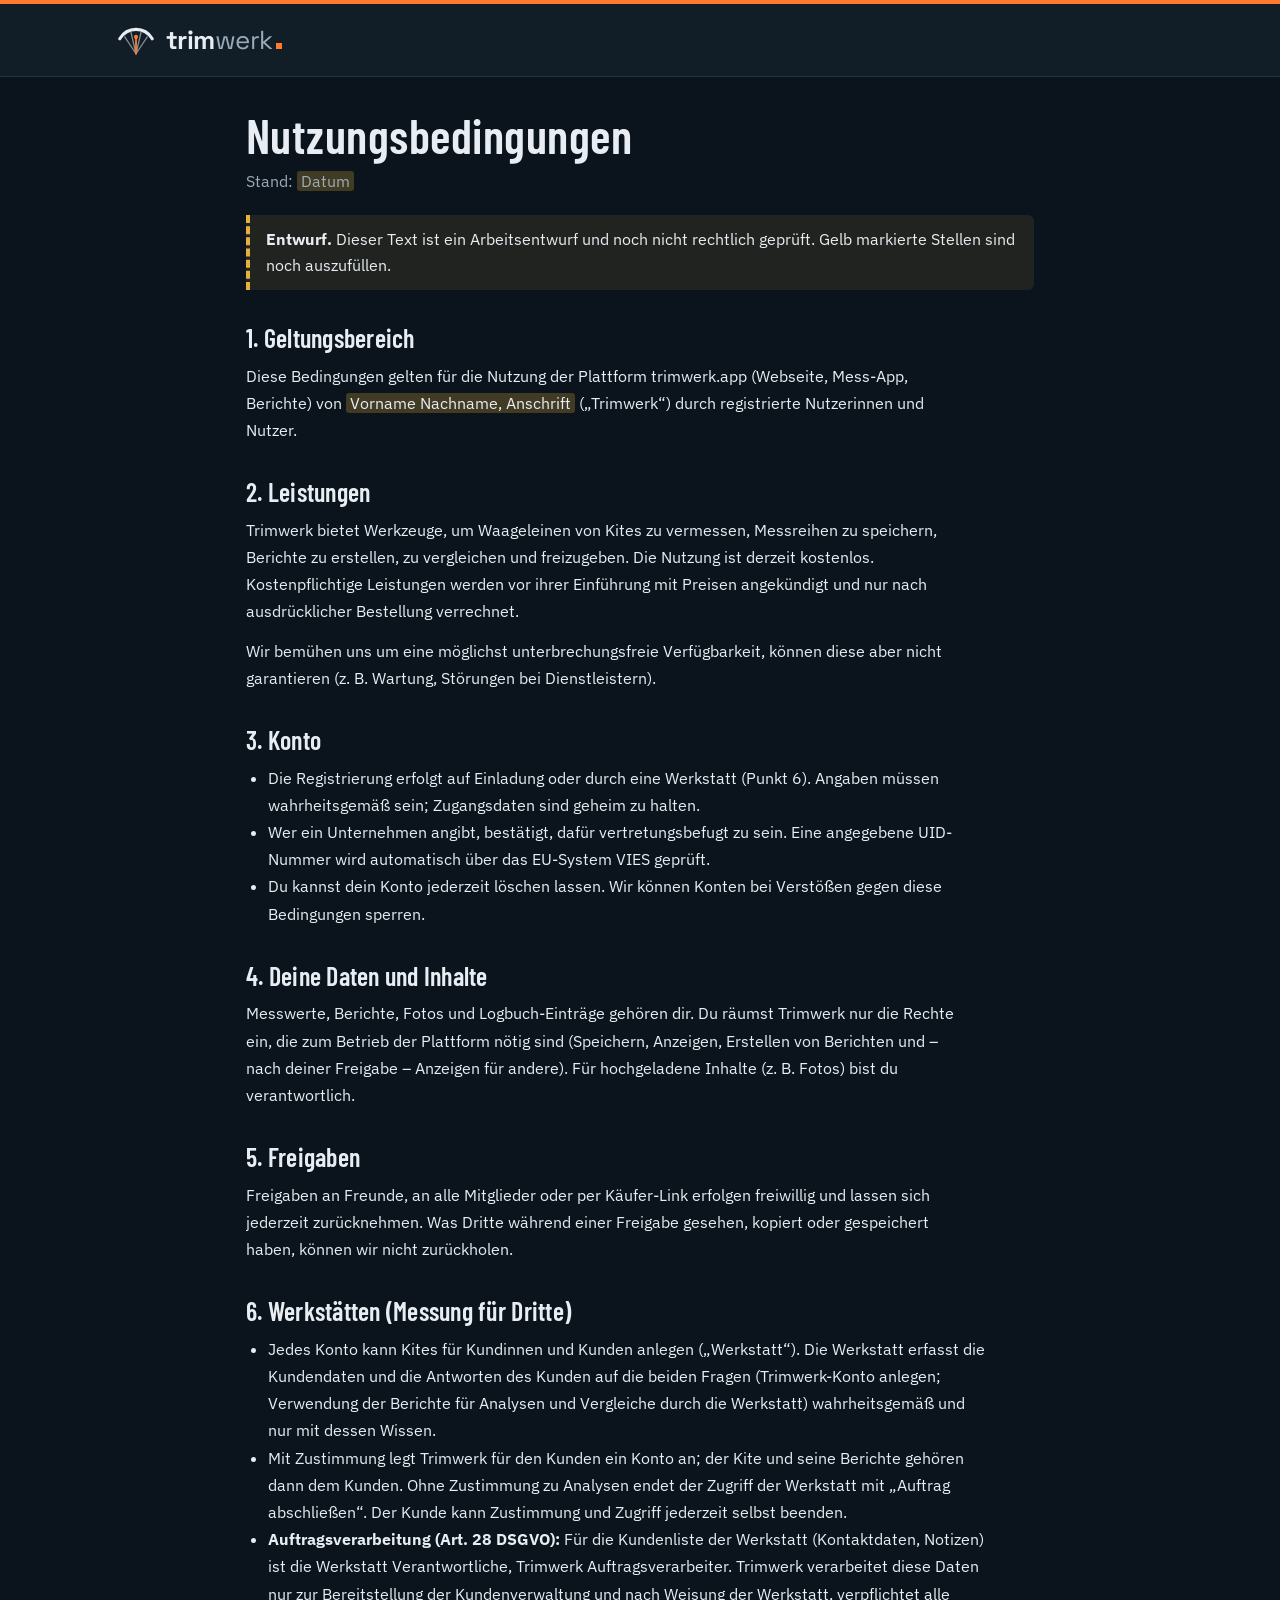
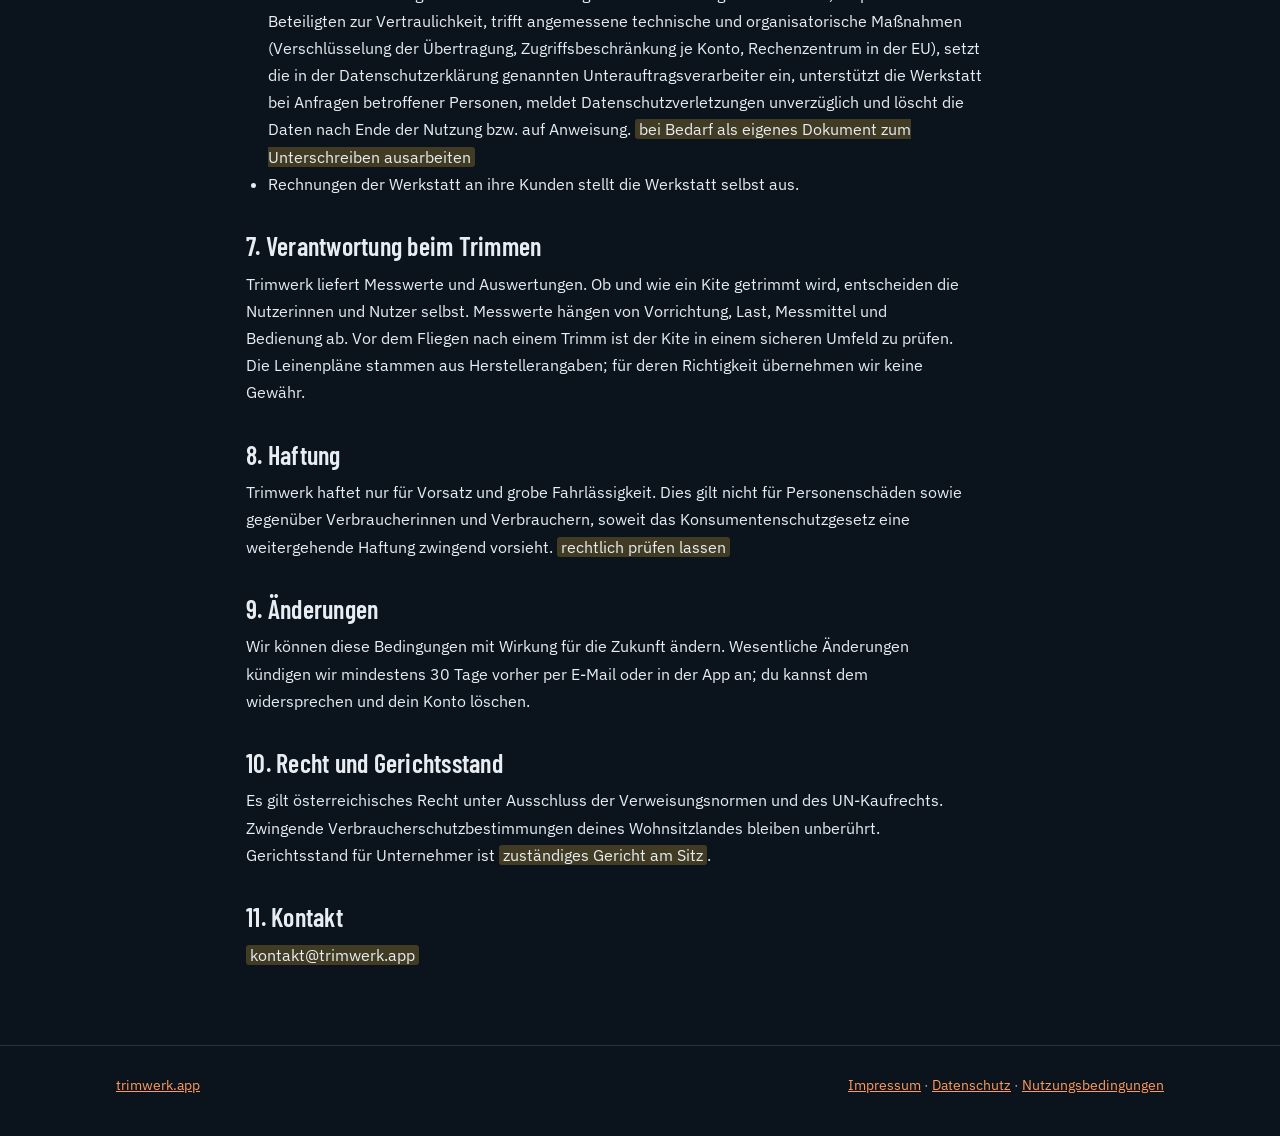
==== agb/index.html @ c3492b14 "Konto-Seite (Privat/Unternehmen, UID-Prüfung), Werkstatt-Kunden mit Zustimmungen, Kundenkites in der" ====
<!doctype html>
<html lang="de">
<head>
<meta charset="utf-8">
<meta name="viewport" content="width=device-width, initial-scale=1">
<title>Nutzungsbedingungen – Trimwerk</title>
<meta name="theme-color" content="#0b141c">
<meta name="robots" content="noindex">
<link rel="manifest" href="../manifest.webmanifest">
<link rel="icon" type="image/svg+xml" href="../icons/icon.svg">
<link rel="stylesheet" href="https://fonts.googleapis.com/css2?family=Barlow+Condensed:wght@500;600;700&family=IBM+Plex+Sans:wght@400;500;600&family=Space+Grotesk:wght@400;700&display=swap">
<link rel="stylesheet" href="../site.css">
<style>
.legal{max-width:820px;margin:0 auto;padding:32px 16px 64px}
.legal h1{font-size:clamp(34px,5vw,48px);margin:0 0 6px}
.legal h2{font-size:26px;margin:34px 0 10px}
.legal h3{font-size:20px;margin:22px 0 6px}
.legal p,.legal li{line-height:1.7;max-width:72ch}
.legal p{margin:0 0 12px}
.legal ul,.legal ol{padding-left:22px;margin:0 0 12px}
.legal .stand{color:var(--ink-2);margin:0 0 20px}
.legal .draft{border-left:4px dashed #e3b13c;background:color-mix(in srgb,#e3b13c 10%,transparent);padding:12px 16px;border-radius:0 6px 6px 0;margin:0 0 24px}
.legal .lph{background:color-mix(in srgb,#e3b13c 25%,transparent);border-radius:3px;padding:0 4px}
.legal table{width:100%;border-collapse:collapse;margin:8px 0 14px;font-size:15px}
.legal th,.legal td{text-align:left;vertical-align:top;padding:8px 10px;border-bottom:1px solid var(--rule)}
.legal th{width:32%;font-weight:600}
.legal td{color:var(--ink-2)}
</style>
</head>
<body>
<header class="top">
  <div class="wrap">
    <a class="brand" href="../index.html" aria-label="trimwerk – Startseite">
      <svg viewBox="0 0 64 64" aria-hidden="true">
        <path d="M6 30 C18 10 46 10 58 30" fill="none" stroke="currentColor" stroke-width="5" stroke-linecap="round"/>
        <path d="M14 27 L32 54 M24 20 L32 54 M40 20 L32 54 M50 27 L32 54" fill="none" stroke="currentColor" stroke-width="2" stroke-linecap="round" opacity=".55"/>
        <path d="M32 54 L32 30" fill="none" stroke="var(--accent)" stroke-width="3" stroke-linecap="round"/>
        <circle cx="32" cy="27" r="3.4" fill="var(--accent)"/>
      </svg>
      <span class="wm"><b>trim</b><span>werk</span><i></i></span>
    </a>
  </div>
</header>
<main class="legal">
  <h1>Nutzungsbedingungen</h1>
  <p class="stand">Stand: <span class="lph">Datum</span></p>
  <div class="draft"><b>Entwurf.</b> Dieser Text ist ein Arbeitsentwurf und noch nicht rechtlich geprüft. Gelb markierte Stellen sind noch auszufüllen.</div>
  <h2>1. Geltungsbereich</h2>
  <p>Diese Bedingungen gelten für die Nutzung der Plattform trimwerk.app (Webseite, Mess-App, Berichte) von <span class="lph">Vorname Nachname, Anschrift</span> („Trimwerk“) durch registrierte Nutzerinnen und Nutzer.</p>

  <h2>2. Leistungen</h2>
  <p>Trimwerk bietet Werkzeuge, um Waageleinen von Kites zu vermessen, Messreihen zu speichern, Berichte zu erstellen, zu vergleichen und freizugeben. Die Nutzung ist derzeit kostenlos. Kostenpflichtige Leistungen werden vor ihrer Einführung mit Preisen angekündigt und nur nach ausdrücklicher Bestellung verrechnet.</p>
  <p>Wir bemühen uns um eine möglichst unterbrechungsfreie Verfügbarkeit, können diese aber nicht garantieren (z. B. Wartung, Störungen bei Dienstleistern).</p>

  <h2>3. Konto</h2>
  <ul>
    <li>Die Registrierung erfolgt auf Einladung oder durch eine Werkstatt (Punkt 6). Angaben müssen wahrheitsgemäß sein; Zugangsdaten sind geheim zu halten.</li>
    <li>Wer ein Unternehmen angibt, bestätigt, dafür vertretungsbefugt zu sein. Eine angegebene UID-Nummer wird automatisch über das EU-System VIES geprüft.</li>
    <li>Du kannst dein Konto jederzeit löschen lassen. Wir können Konten bei Verstößen gegen diese Bedingungen sperren.</li>
  </ul>

  <h2>4. Deine Daten und Inhalte</h2>
  <p>Messwerte, Berichte, Fotos und Logbuch-Einträge gehören dir. Du räumst Trimwerk nur die Rechte ein, die zum Betrieb der Plattform nötig sind (Speichern, Anzeigen, Erstellen von Berichten und – nach deiner Freigabe – Anzeigen für andere). Für hochgeladene Inhalte (z. B. Fotos) bist du verantwortlich.</p>

  <h2>5. Freigaben</h2>
  <p>Freigaben an Freunde, an alle Mitglieder oder per Käufer-Link erfolgen freiwillig und lassen sich jederzeit zurücknehmen. Was Dritte während einer Freigabe gesehen, kopiert oder gespeichert haben, können wir nicht zurückholen.</p>

  <h2>6. Werkstätten (Messung für Dritte)</h2>
  <ul>
    <li>Jedes Konto kann Kites für Kundinnen und Kunden anlegen („Werkstatt“). Die Werkstatt erfasst die Kundendaten und die Antworten des Kunden auf die beiden Fragen (Trimwerk-Konto anlegen; Verwendung der Berichte für Analysen und Vergleiche durch die Werkstatt) wahrheitsgemäß und nur mit dessen Wissen.</li>
    <li>Mit Zustimmung legt Trimwerk für den Kunden ein Konto an; der Kite und seine Berichte gehören dann dem Kunden. Ohne Zustimmung zu Analysen endet der Zugriff der Werkstatt mit „Auftrag abschließen“. Der Kunde kann Zustimmung und Zugriff jederzeit selbst beenden.</li>
    <li><b>Auftragsverarbeitung (Art. 28 DSGVO):</b> Für die Kundenliste der Werkstatt (Kontaktdaten, Notizen) ist die Werkstatt Verantwortliche, Trimwerk Auftragsverarbeiter. Trimwerk verarbeitet diese Daten nur zur Bereitstellung der Kundenverwaltung und nach Weisung der Werkstatt, verpflichtet alle Beteiligten zur Vertraulichkeit, trifft angemessene technische und organisatorische Maßnahmen (Verschlüsselung der Übertragung, Zugriffsbeschränkung je Konto, Rechenzentrum in der EU), setzt die in der Datenschutzerklärung genannten Unterauftragsverarbeiter ein, unterstützt die Werkstatt bei Anfragen betroffener Personen, meldet Datenschutzverletzungen unverzüglich und löscht die Daten nach Ende der Nutzung bzw. auf Anweisung. <span class="lph">bei Bedarf als eigenes Dokument zum Unterschreiben ausarbeiten</span></li>
    <li>Rechnungen der Werkstatt an ihre Kunden stellt die Werkstatt selbst aus.</li>
  </ul>

  <h2>7. Verantwortung beim Trimmen</h2>
  <p>Trimwerk liefert Messwerte und Auswertungen. Ob und wie ein Kite getrimmt wird, entscheiden die Nutzerinnen und Nutzer selbst. Messwerte hängen von Vorrichtung, Last, Messmittel und Bedienung ab. Vor dem Fliegen nach einem Trimm ist der Kite in einem sicheren Umfeld zu prüfen. Die Leinenpläne stammen aus Herstellerangaben; für deren Richtigkeit übernehmen wir keine Gewähr.</p>

  <h2>8. Haftung</h2>
  <p>Trimwerk haftet nur für Vorsatz und grobe Fahrlässigkeit. Dies gilt nicht für Personenschäden sowie gegenüber Verbraucherinnen und Verbrauchern, soweit das Konsumentenschutzgesetz eine weitergehende Haftung zwingend vorsieht. <span class="lph">rechtlich prüfen lassen</span></p>

  <h2>9. Änderungen</h2>
  <p>Wir können diese Bedingungen mit Wirkung für die Zukunft ändern. Wesentliche Änderungen kündigen wir mindestens 30 Tage vorher per E-Mail oder in der App an; du kannst dem widersprechen und dein Konto löschen.</p>

  <h2>10. Recht und Gerichtsstand</h2>
  <p>Es gilt österreichisches Recht unter Ausschluss der Verweisungsnormen und des UN-Kaufrechts. Zwingende Verbraucherschutzbestimmungen deines Wohnsitzlandes bleiben unberührt. Gerichtsstand für Unternehmer ist <span class="lph">zuständiges Gericht am Sitz</span>.</p>

  <h2>11. Kontakt</h2>
  <p><span class="lph">kontakt@trimwerk.app</span></p>
</main>
<footer class="foot">
  <div class="wrap">
    <span><a href="../index.html">trimwerk.app</a></span>
    <span><a href="../impressum/index.html">Impressum</a> · <a href="../datenschutz/index.html">Datenschutz</a> · <a href="../agb/index.html">Nutzungsbedingungen</a></span>
  </div>
</footer>
</body>
</html>
---- site.css ----
:root{
  --paper:#0b141c; --sheet:#111d27; --ink:#e7edf2; --ink-2:#9aabb8; --rule:#24333f;
  --accent:#ff7a2e; --accent-ink:#ff9a5c; --left:#5aa7e8;
  --f-display:"Barlow Condensed","Inter Display",system-ui,sans-serif;
  --f-body:"IBM Plex Sans",system-ui,sans-serif;
  --f-word:"Space Grotesk","Inter Display",system-ui,sans-serif;
  color-scheme:dark;
}

*{box-sizing:border-box}
html{-webkit-text-size-adjust:100%}
body{margin:0;background:var(--paper);color:var(--ink);font-family:var(--f-body);font-size:16px;line-height:1.6}
a{color:var(--accent-ink)}
a:hover{color:var(--ink)}
h1,h2,h3{font-family:var(--f-display);font-weight:600;letter-spacing:.01em;line-height:1.1;margin:0;text-wrap:balance}
p{margin:0}
.wrap{max-width:1080px;margin:0 auto;padding:0 16px}

/* Kopf */
.top{border-top:4px solid var(--accent);background:var(--sheet);border-bottom:1px solid var(--rule)}
.top .wrap{display:flex;align-items:center;justify-content:space-between;gap:16px;min-height:72px;flex-wrap:wrap;padding-top:8px;padding-bottom:8px}
.brand{display:flex;align-items:center;gap:10px;text-decoration:none;color:var(--ink)}
.brand svg{width:40px;height:40px;flex:none}
.wm{display:flex;align-items:baseline;font-family:var(--f-word);font-size:26px;letter-spacing:-.02em;line-height:1}
.wm b{font-weight:700}.wm span{font-weight:400;color:var(--ink-2)}
.wm i{display:inline-block;width:6px;height:6px;background:var(--accent);margin-left:3px}
.nav{display:flex;gap:4px;flex-wrap:wrap}
.nav a{font-family:var(--f-display);font-weight:600;font-size:17px;letter-spacing:.06em;text-transform:uppercase;color:var(--ink-2);text-decoration:none;padding:10px 12px;border-radius:6px;min-height:44px;display:inline-flex;align-items:center}
.nav a:hover,.nav a[aria-current="page"]{color:var(--ink);background:var(--paper)}

/* Allgemein */
.lbl{font-family:var(--f-display);text-transform:uppercase;letter-spacing:.12em;font-size:13px;color:var(--ink-2);font-weight:600}
.btn{display:inline-flex;align-items:center;gap:8px;min-height:48px;padding:0 22px;border-radius:8px;font-family:var(--f-display);font-weight:600;font-size:19px;letter-spacing:.04em;text-decoration:none;border:2px solid var(--ink);color:var(--ink)}
.btn:hover{background:var(--ink);color:var(--sheet)}
.btn.primary{background:var(--accent);border-color:var(--accent);color:#1a0b02}
.btn.primary:hover{background:var(--ink);border-color:var(--ink);color:var(--sheet)}
.sheet{background:var(--sheet);border:1px solid var(--rule);border-radius:10px;padding:28px}
@media (max-width:600px){.sheet{padding:20px}}
section{padding:48px 0}
.secthead{display:flex;justify-content:space-between;align-items:baseline;gap:12px;flex-wrap:wrap;margin-bottom:20px;border-bottom:1px solid var(--rule);padding-bottom:10px}
.secthead h2{font-size:clamp(26px,3.6vw,36px)}

.foot{border-top:1px solid var(--rule);padding:28px 0 40px;color:var(--ink-2);font-size:14px}
.foot .wrap{display:flex;justify-content:space-between;gap:12px 24px;flex-wrap:wrap}

.tag{display:inline-block;font-family:var(--f-display);font-weight:600;letter-spacing:.12em;text-transform:uppercase;font-size:13px;border:1.5px solid var(--accent);color:var(--accent-ink);border-radius:4px;padding:2px 10px}
.todo{background:rgba(255,122,46,.16);color:var(--ink);border-radius:3px;padding:0 4px;font-size:.92em}
.ph{aspect-ratio:4/3;border:1.5px dashed var(--rule);border-radius:6px;display:flex;flex-direction:column;gap:6px;align-items:center;justify-content:center;background:var(--paper);color:var(--ink-2);font-family:var(--f-display);letter-spacing:.1em;text-transform:uppercase;font-size:13px;font-weight:600;text-align:center;padding:12px}
.ph svg{width:56px;height:auto}
@media (max-width:560px){.top .wrap{gap:4px}.nav{width:100%;display:grid;grid-template-columns:repeat(4,minmax(0,1fr));gap:2px}.nav a{padding:6px 2px;font-size:14px;letter-spacing:.03em;justify-content:center;min-height:40px}.nav a:first-child{grid-column:span 2}}
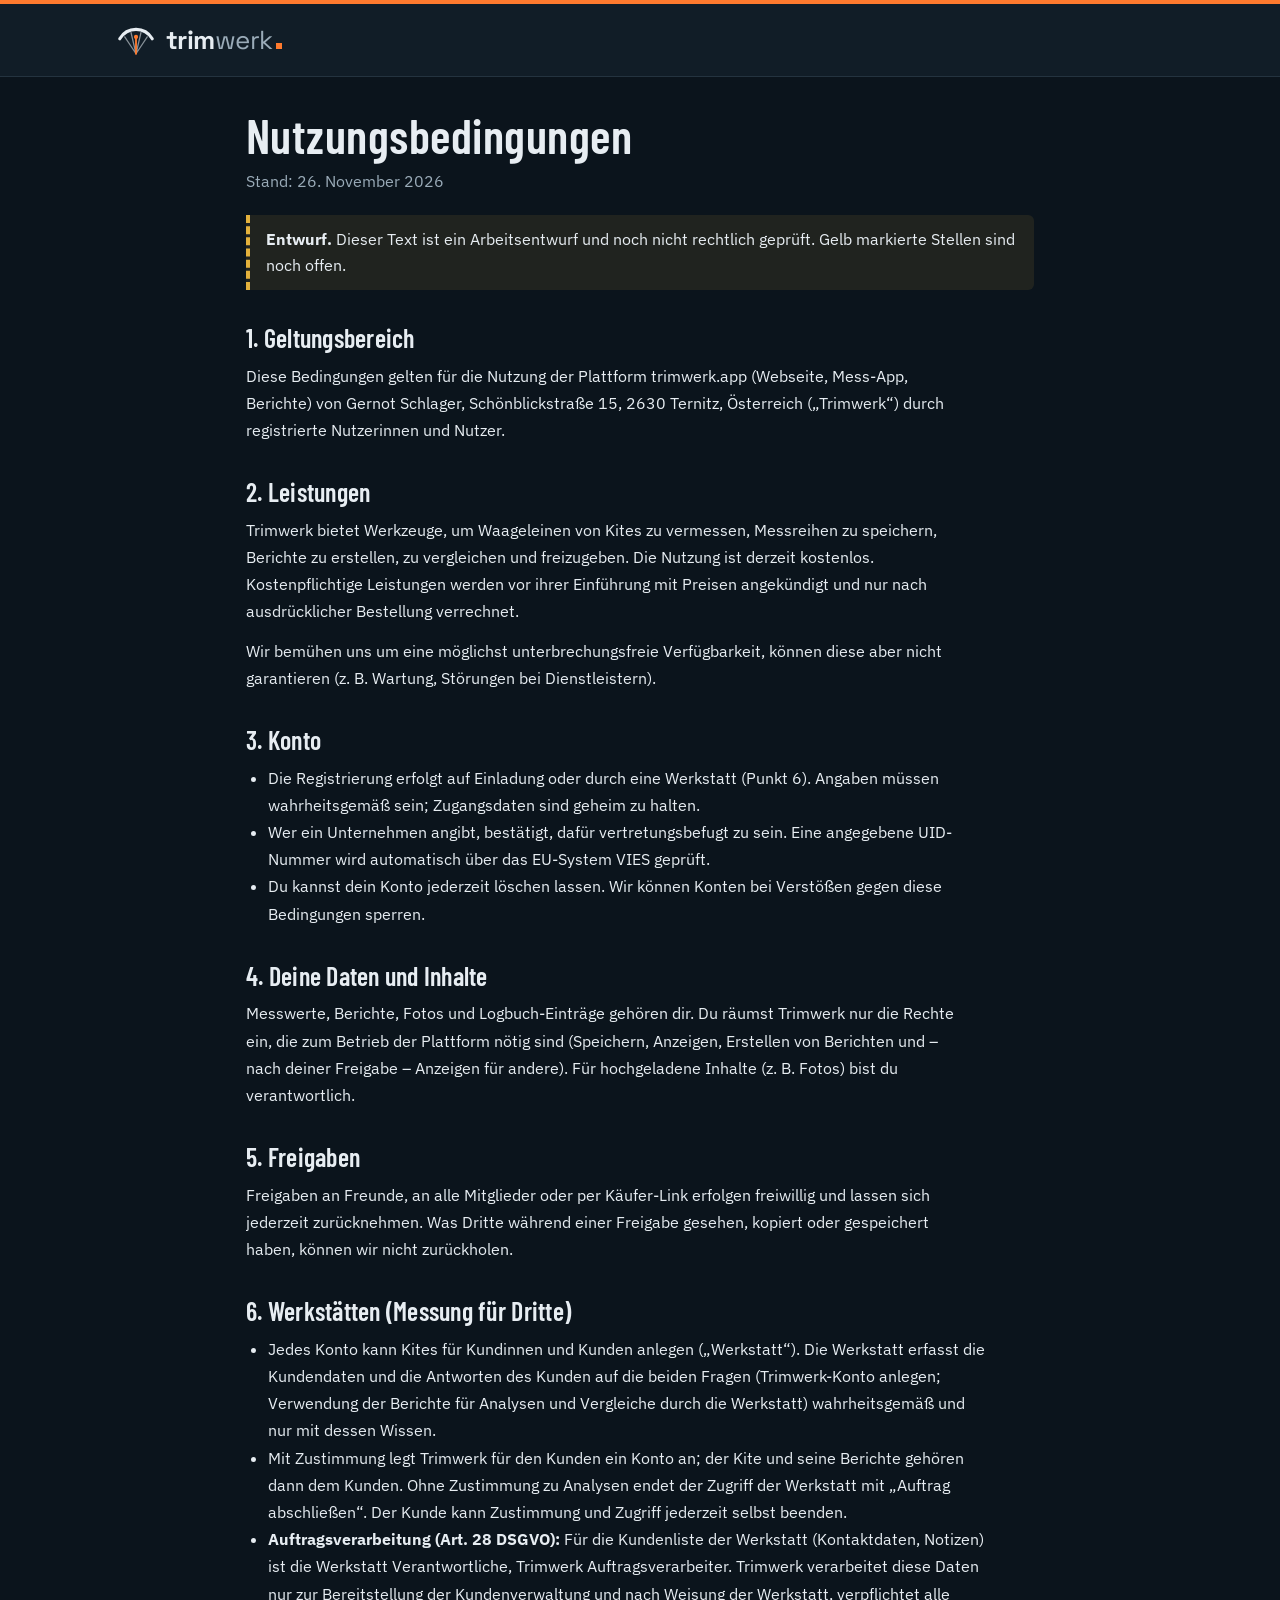
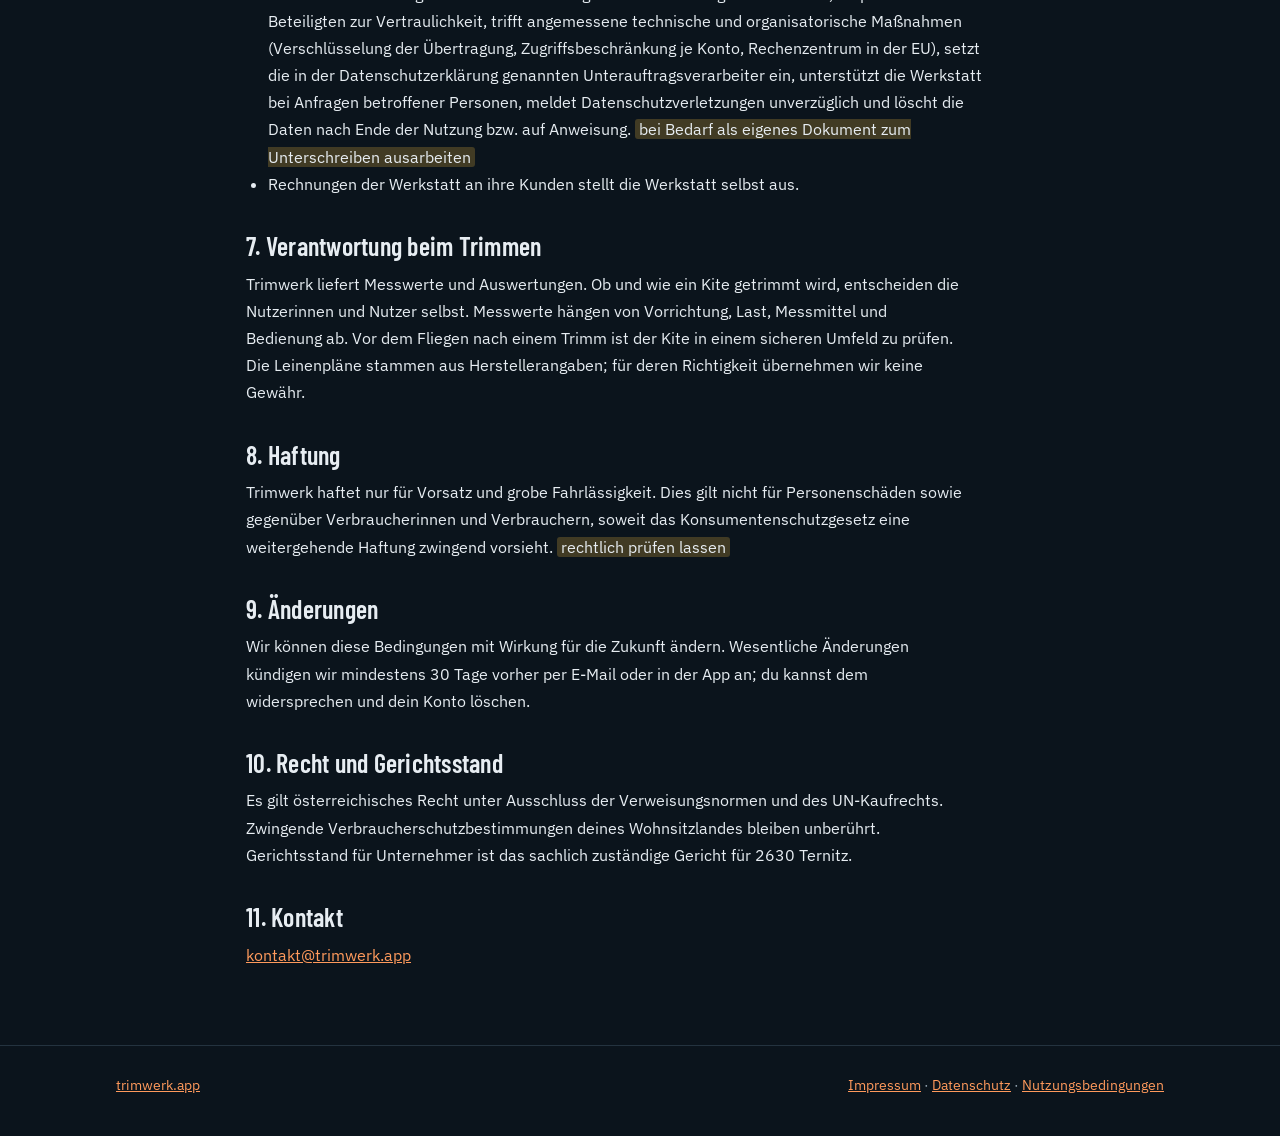
==== commit 5de2011f: "Rechtstexte: Name, Anschrift und geschützte Kontaktadresse eingetragen Co-Authored-By: Claude Opus 5" ====
--- a/agb/index.html
+++ b/agb/index.html
@@ -43,10 +43,10 @@
 </header>
 <main class="legal">
   <h1>Nutzungsbedingungen</h1>
-  <p class="stand">Stand: <span class="lph">Datum</span></p>
-  <div class="draft"><b>Entwurf.</b> Dieser Text ist ein Arbeitsentwurf und noch nicht rechtlich geprüft. Gelb markierte Stellen sind noch auszufüllen.</div>
+  <p class="stand">Stand: 26. November 2026</p>
+  <div class="draft"><b>Entwurf.</b> Dieser Text ist ein Arbeitsentwurf und noch nicht rechtlich geprüft. Gelb markierte Stellen sind noch offen.</div>
   <h2>1. Geltungsbereich</h2>
-  <p>Diese Bedingungen gelten für die Nutzung der Plattform trimwerk.app (Webseite, Mess-App, Berichte) von <span class="lph">Vorname Nachname, Anschrift</span> („Trimwerk“) durch registrierte Nutzerinnen und Nutzer.</p>
+  <p>Diese Bedingungen gelten für die Nutzung der Plattform trimwerk.app (Webseite, Mess-App, Berichte) von Gernot Schlager, Schönblickstraße 15, 2630 Ternitz, Österreich („Trimwerk“) durch registrierte Nutzerinnen und Nutzer.</p>
 
   <h2>2. Leistungen</h2>
   <p>Trimwerk bietet Werkzeuge, um Waageleinen von Kites zu vermessen, Messreihen zu speichern, Berichte zu erstellen, zu vergleichen und freizugeben. Die Nutzung ist derzeit kostenlos. Kostenpflichtige Leistungen werden vor ihrer Einführung mit Preisen angekündigt und nur nach ausdrücklicher Bestellung verrechnet.</p>
@@ -83,10 +83,10 @@
   <p>Wir können diese Bedingungen mit Wirkung für die Zukunft ändern. Wesentliche Änderungen kündigen wir mindestens 30 Tage vorher per E-Mail oder in der App an; du kannst dem widersprechen und dein Konto löschen.</p>
 
   <h2>10. Recht und Gerichtsstand</h2>
-  <p>Es gilt österreichisches Recht unter Ausschluss der Verweisungsnormen und des UN-Kaufrechts. Zwingende Verbraucherschutzbestimmungen deines Wohnsitzlandes bleiben unberührt. Gerichtsstand für Unternehmer ist <span class="lph">zuständiges Gericht am Sitz</span>.</p>
+  <p>Es gilt österreichisches Recht unter Ausschluss der Verweisungsnormen und des UN-Kaufrechts. Zwingende Verbraucherschutzbestimmungen deines Wohnsitzlandes bleiben unberührt. Gerichtsstand für Unternehmer ist das sachlich zuständige Gericht für 2630 Ternitz.</p>
 
   <h2>11. Kontakt</h2>
-  <p><span class="lph">kontakt@trimwerk.app</span></p>
+  <p><a class="em" href="#" data-u="kontakt" data-d="trimwerk.app">kontakt [at] trimwerk [punkt] app</a></p>
 </main>
 <footer class="foot">
   <div class="wrap">
@@ -94,5 +94,6 @@
     <span><a href="../impressum/index.html">Impressum</a> · <a href="../datenschutz/index.html">Datenschutz</a> · <a href="../agb/index.html">Nutzungsbedingungen</a></span>
   </div>
 </footer>
+<script>document.querySelectorAll('a.em').forEach(a=>{const m=a.dataset.u+'\u0040'+a.dataset.d;a.textContent=m;a.href='mai'+'lto:'+m;});</script>
 </body>
 </html>
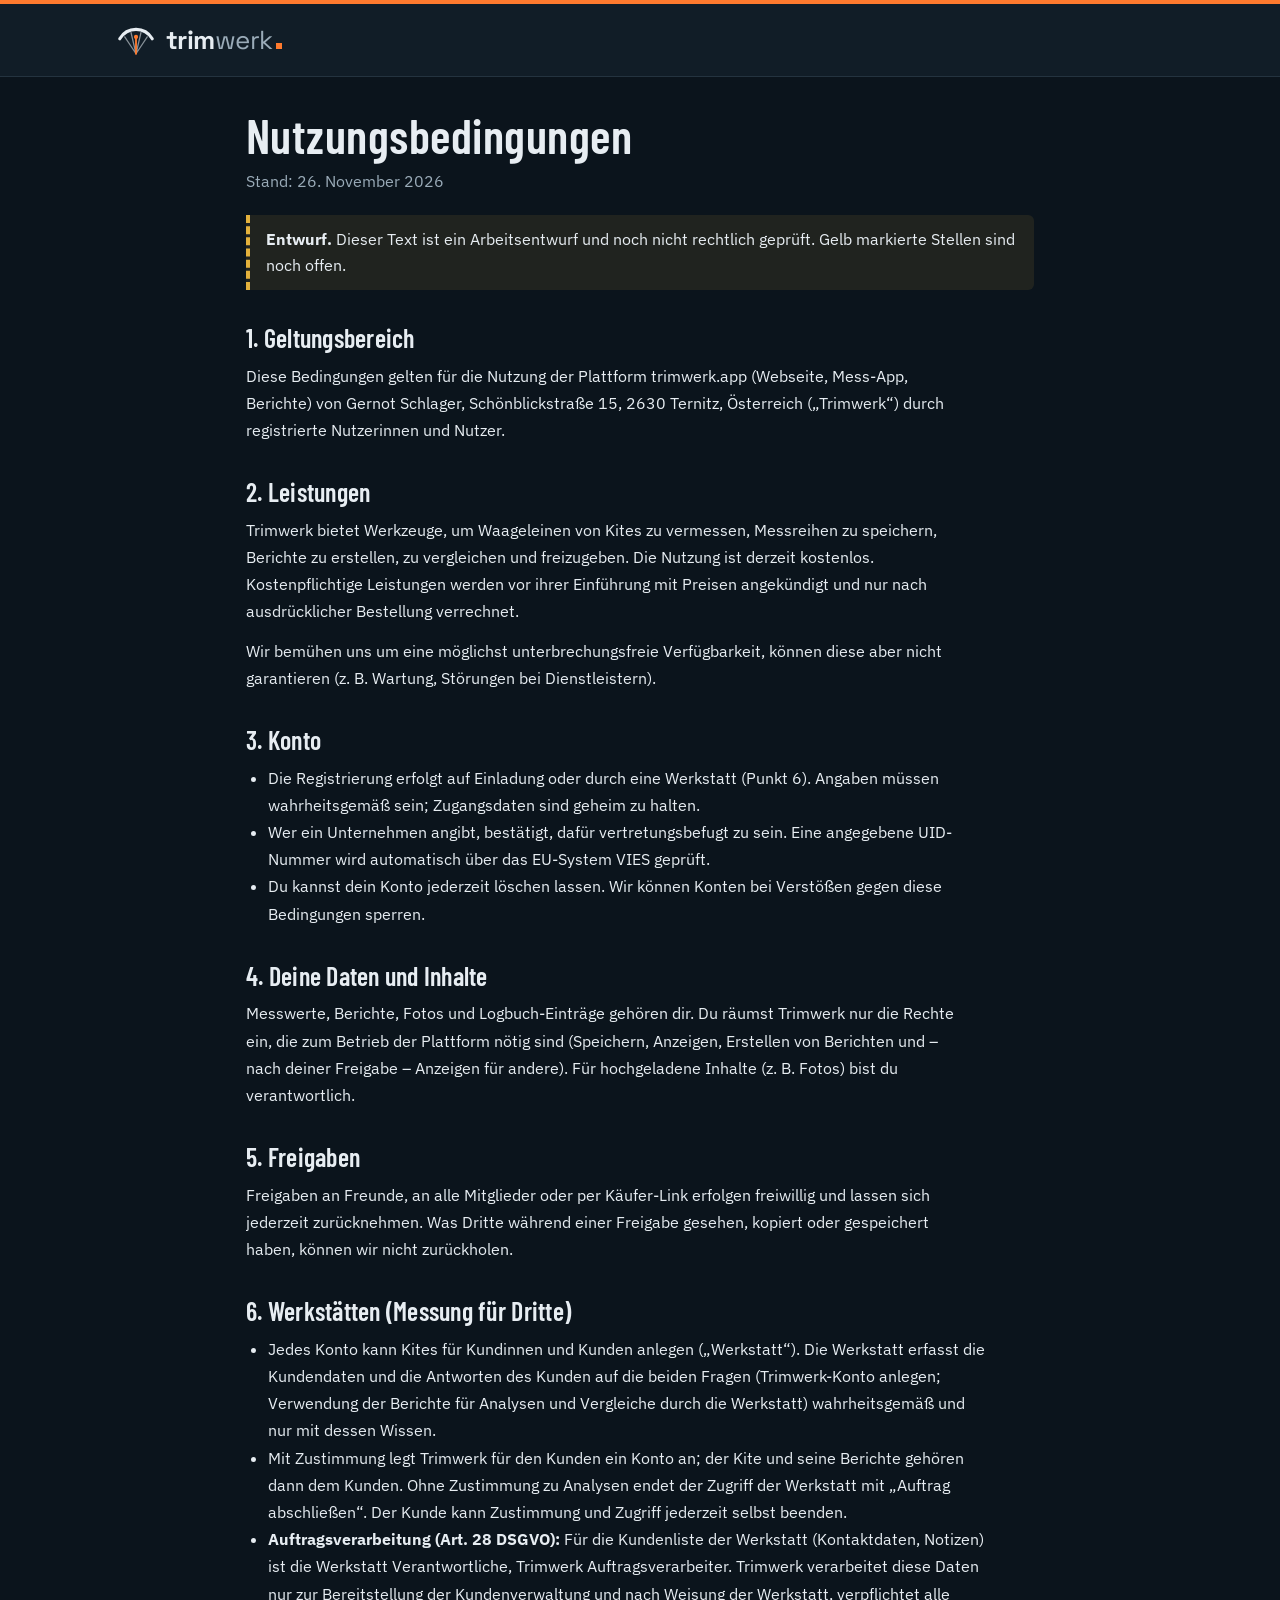
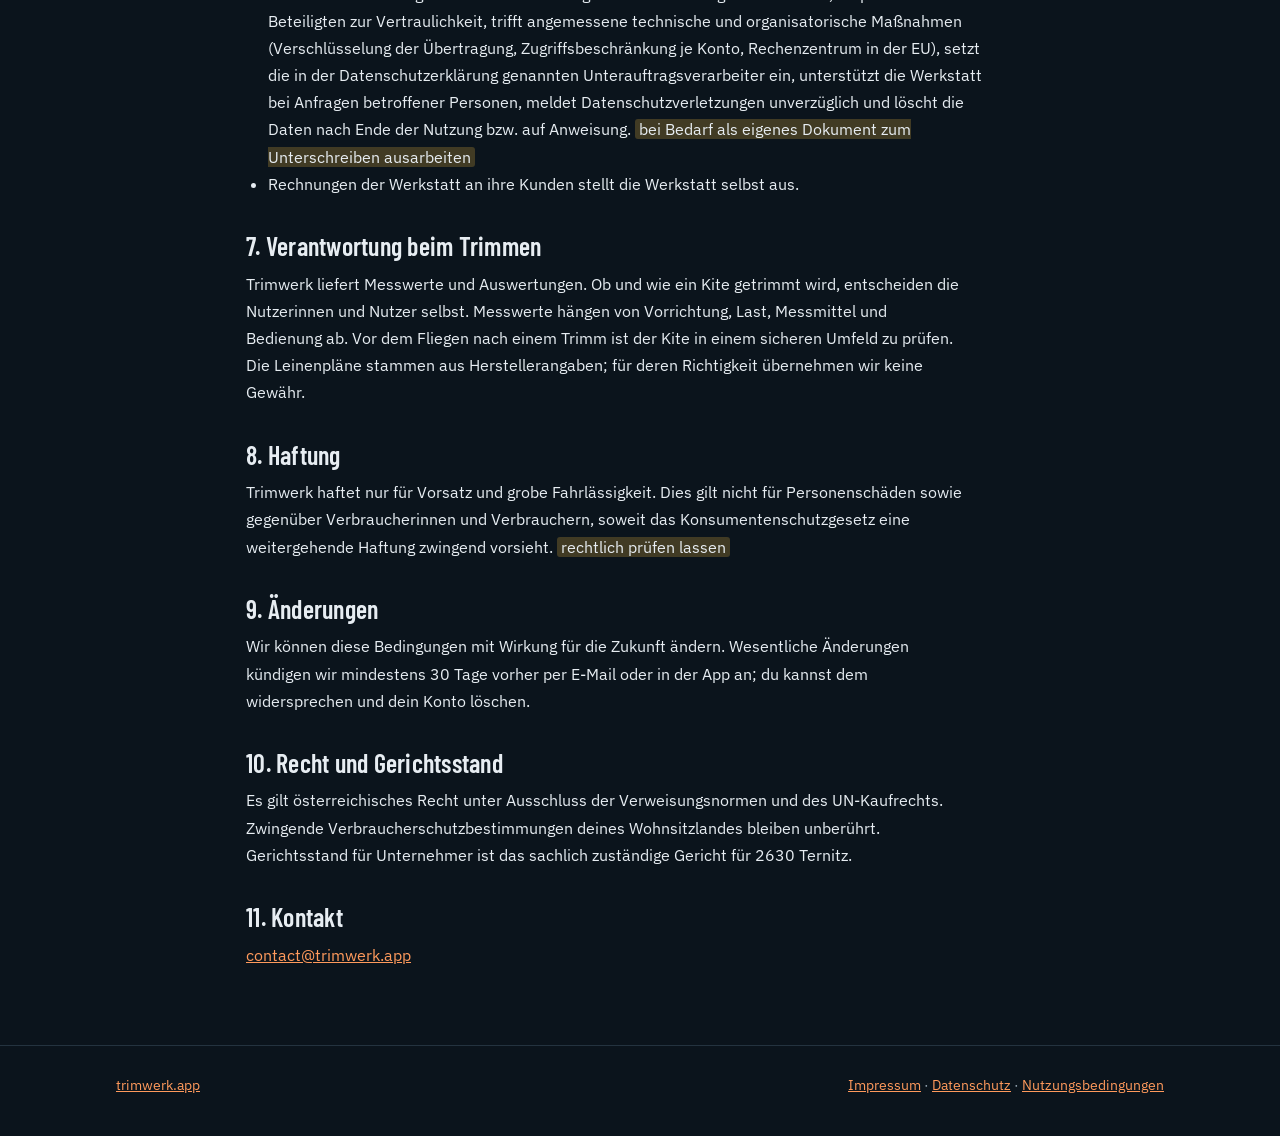
==== commit 2b04c134: "Rechtstexte: Kontaktadresse contact@trimwerk.app Co-Authored-By: Claude Opus 5.5 <noreply@anthropic." ====
--- a/agb/index.html
+++ b/agb/index.html
@@ -86,7 +86,7 @@
   <p>Es gilt österreichisches Recht unter Ausschluss der Verweisungsnormen und des UN-Kaufrechts. Zwingende Verbraucherschutzbestimmungen deines Wohnsitzlandes bleiben unberührt. Gerichtsstand für Unternehmer ist das sachlich zuständige Gericht für 2630 Ternitz.</p>
 
   <h2>11. Kontakt</h2>
-  <p><a class="em" href="#" data-u="kontakt" data-d="trimwerk.app">kontakt [at] trimwerk [punkt] app</a></p>
+  <p><a class="em" href="#" data-u="contact" data-d="trimwerk.app">contact [at] trimwerk [punkt] app</a></p>
 </main>
 <footer class="foot">
   <div class="wrap">
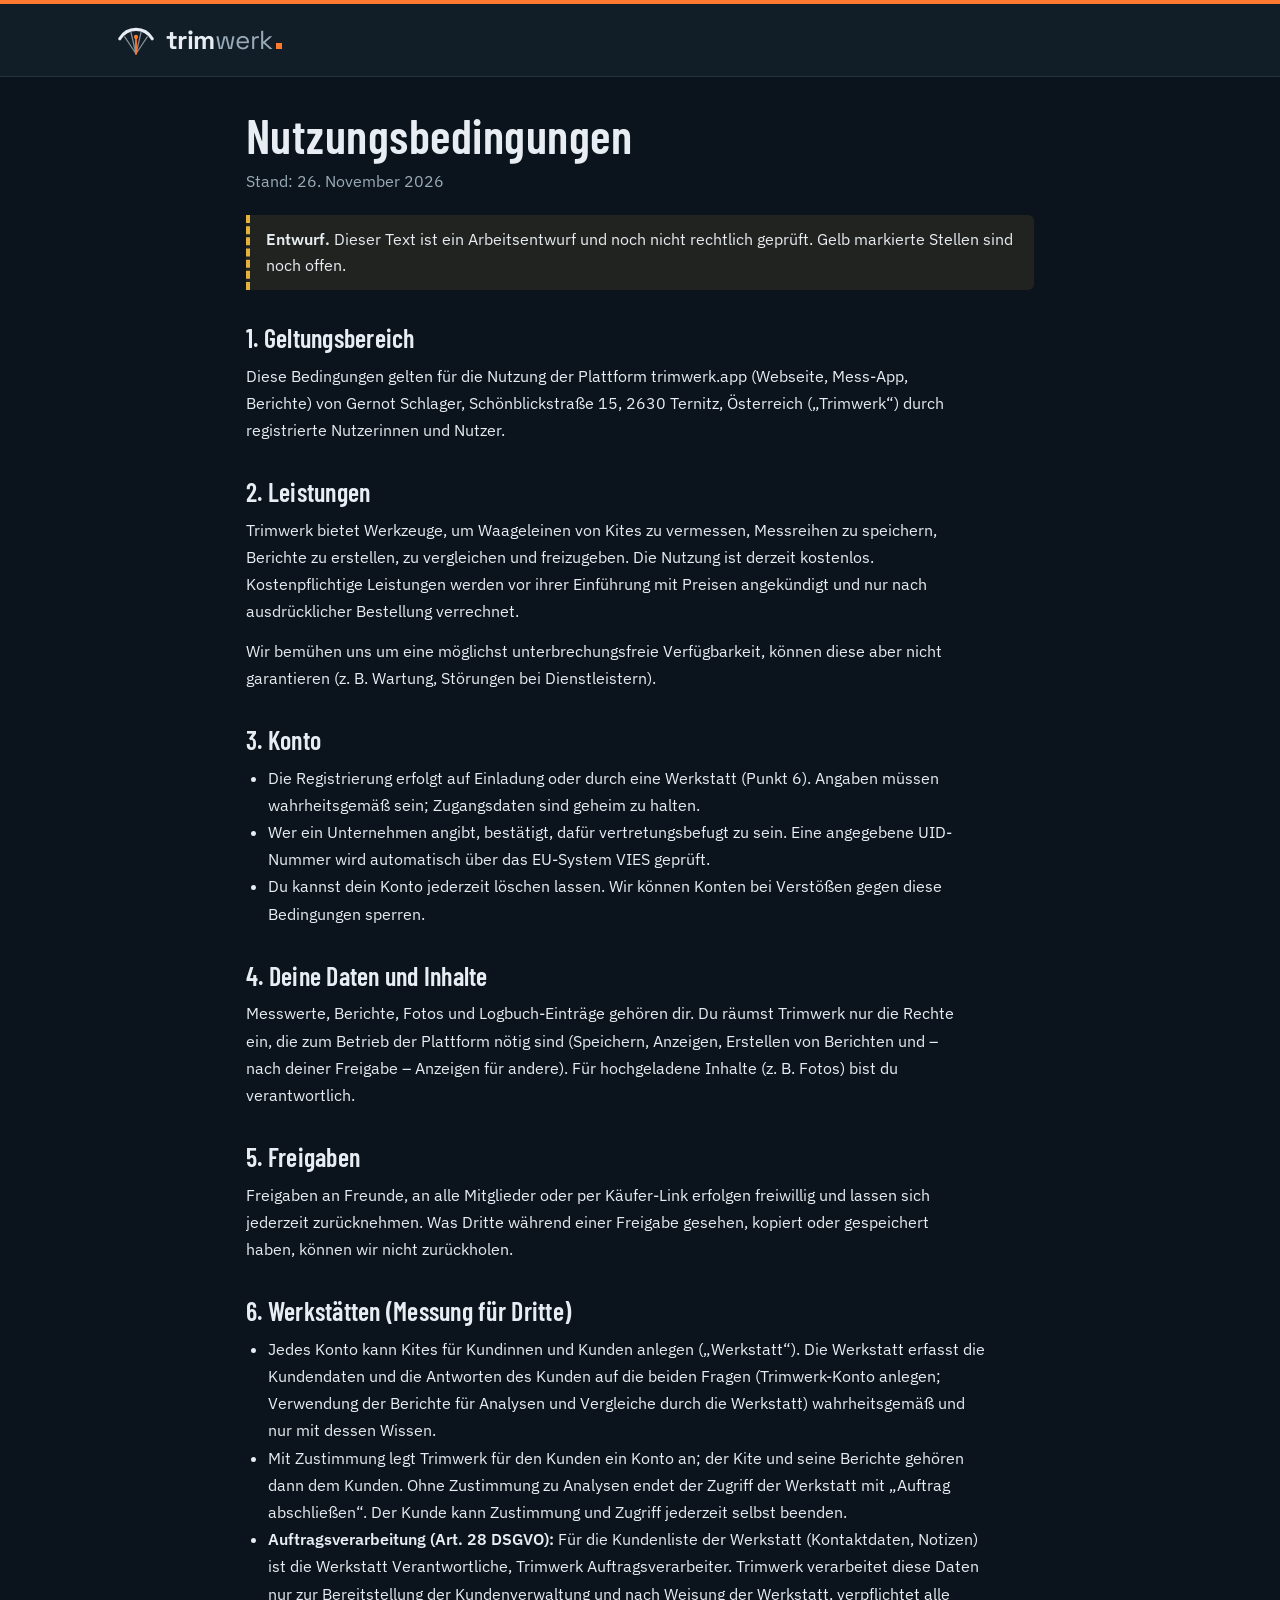
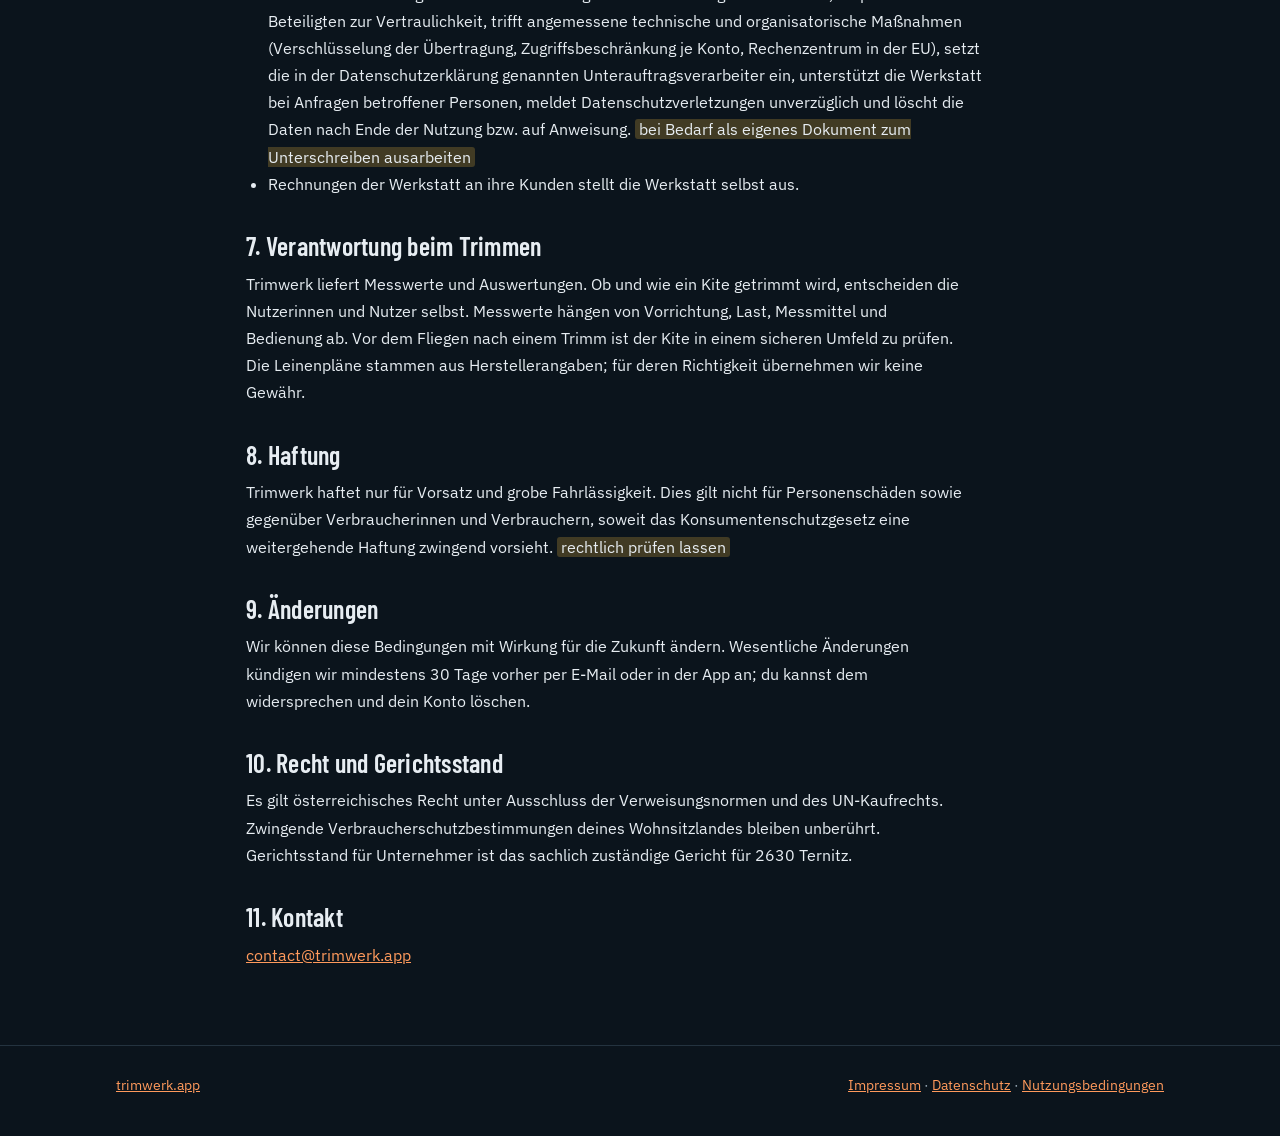
==== commit 334bb757: "Schriften und QR-Bibliothek selbst gehostet (keine Verbindung zu Google Fonts/cdnjs), Datenschutz an" ====
--- a/agb/index.html
+++ b/agb/index.html
@@ -8,7 +8,7 @@
 <meta name="robots" content="noindex">
 <link rel="manifest" href="../manifest.webmanifest">
 <link rel="icon" type="image/svg+xml" href="../icons/icon.svg">
-<link rel="stylesheet" href="https://fonts.googleapis.com/css2?family=Barlow+Condensed:wght@500;600;700&family=IBM+Plex+Sans:wght@400;500;600&family=Space+Grotesk:wght@400;700&display=swap">
+<link rel="stylesheet" href="../fonts/fonts.css">
 <link rel="stylesheet" href="../site.css">
 <style>
 .legal{max-width:820px;margin:0 auto;padding:32px 16px 64px}
--- a/fonts/fonts.css
+++ b/fonts/fonts.css
@@ -0,0 +1,9 @@
+/* Trimwerk – selbst gehostete Schriften (SIL Open Font License, siehe OFL-*.txt).
+   Latein-Teilmenge; keine Verbindung zu Google Fonts nötig. */
+@font-face{font-family:"Barlow Condensed";font-style:normal;font-weight:500;font-display:swap;src:url(barlow-condensed-500.woff) format("woff")}
+@font-face{font-family:"Barlow Condensed";font-style:normal;font-weight:600;font-display:swap;src:url(barlow-condensed-600.woff) format("woff")}
+@font-face{font-family:"Barlow Condensed";font-style:normal;font-weight:700;font-display:swap;src:url(barlow-condensed-700.woff) format("woff")}
+@font-face{font-family:"IBM Plex Sans";font-style:normal;font-weight:400 600;font-display:swap;src:url(ibm-plex-sans-var.woff) format("woff")}
+@font-face{font-family:"IBM Plex Mono";font-style:normal;font-weight:400;font-display:swap;src:url(ibm-plex-mono-400.woff) format("woff")}
+@font-face{font-family:"IBM Plex Mono";font-style:normal;font-weight:500;font-display:swap;src:url(ibm-plex-mono-500.woff) format("woff")}
+@font-face{font-family:"Space Grotesk";font-style:normal;font-weight:400 700;font-display:swap;src:url(space-grotesk-var.woff) format("woff")}
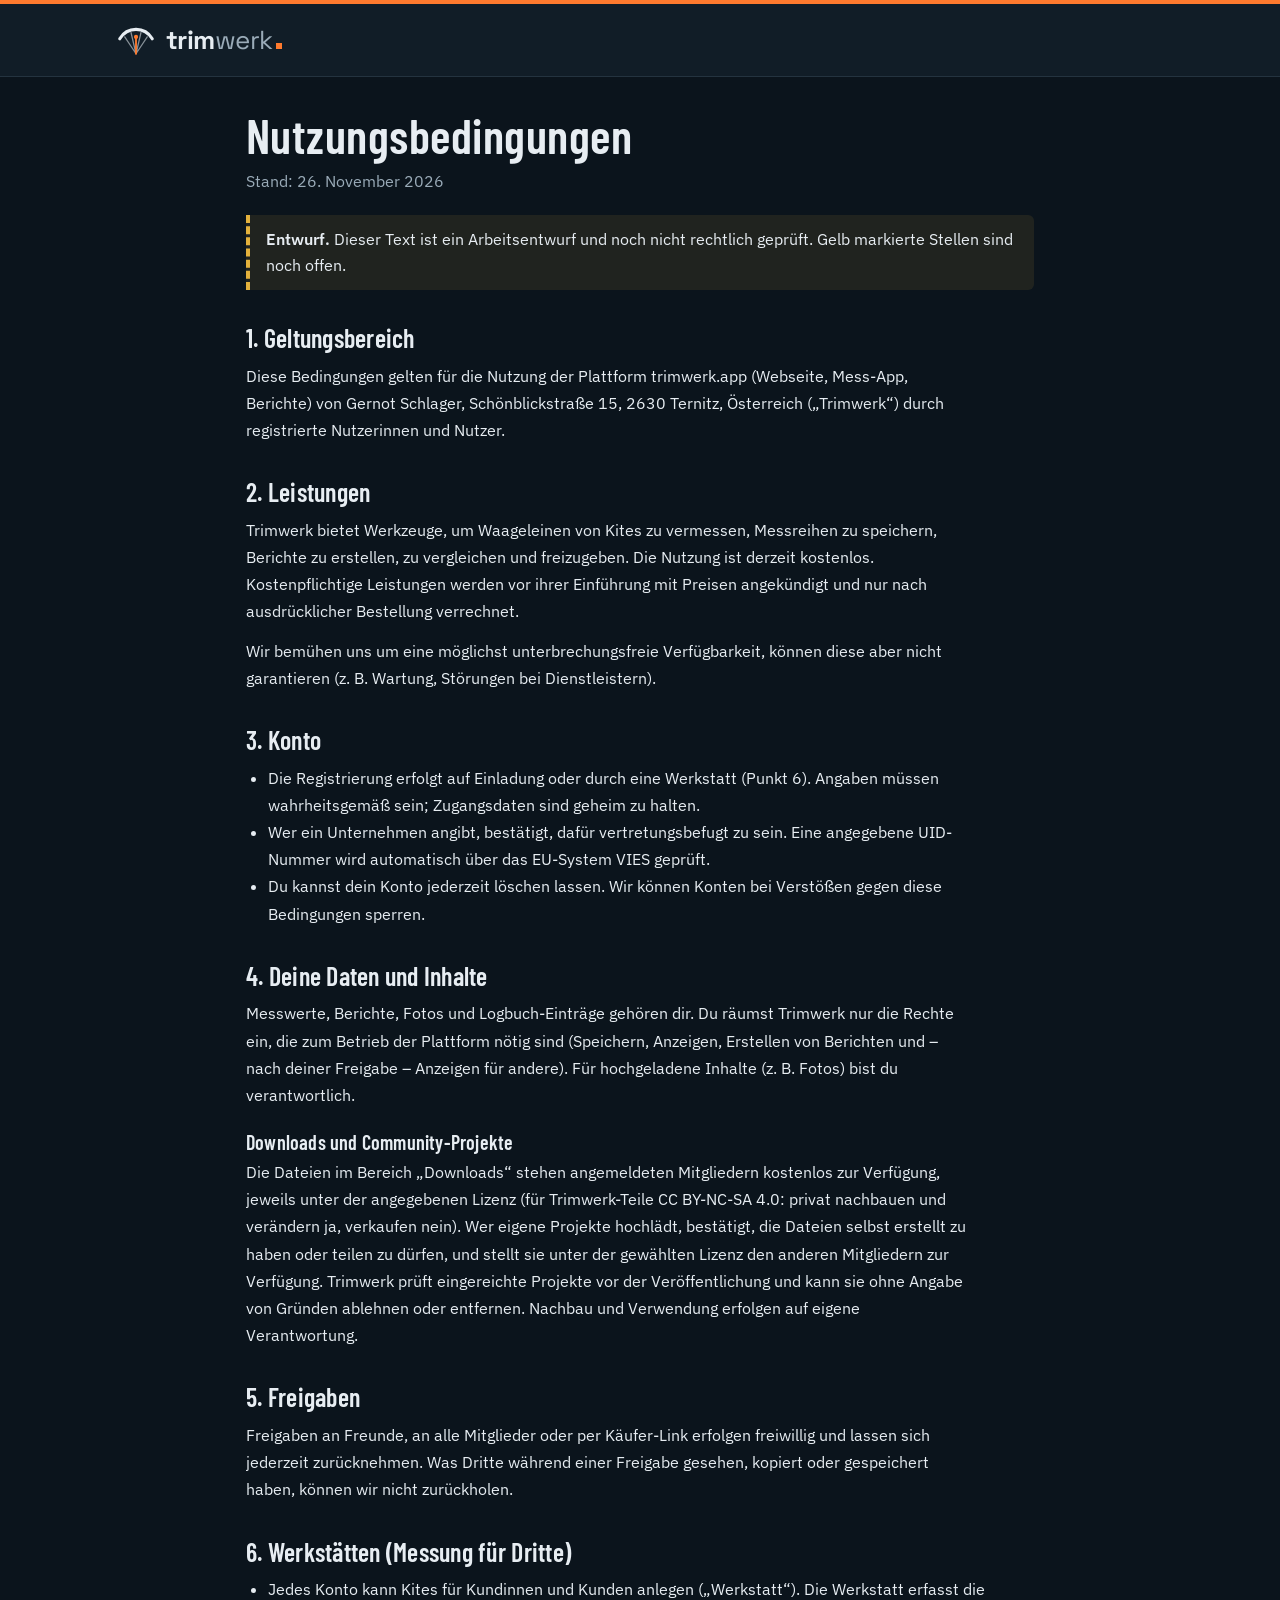
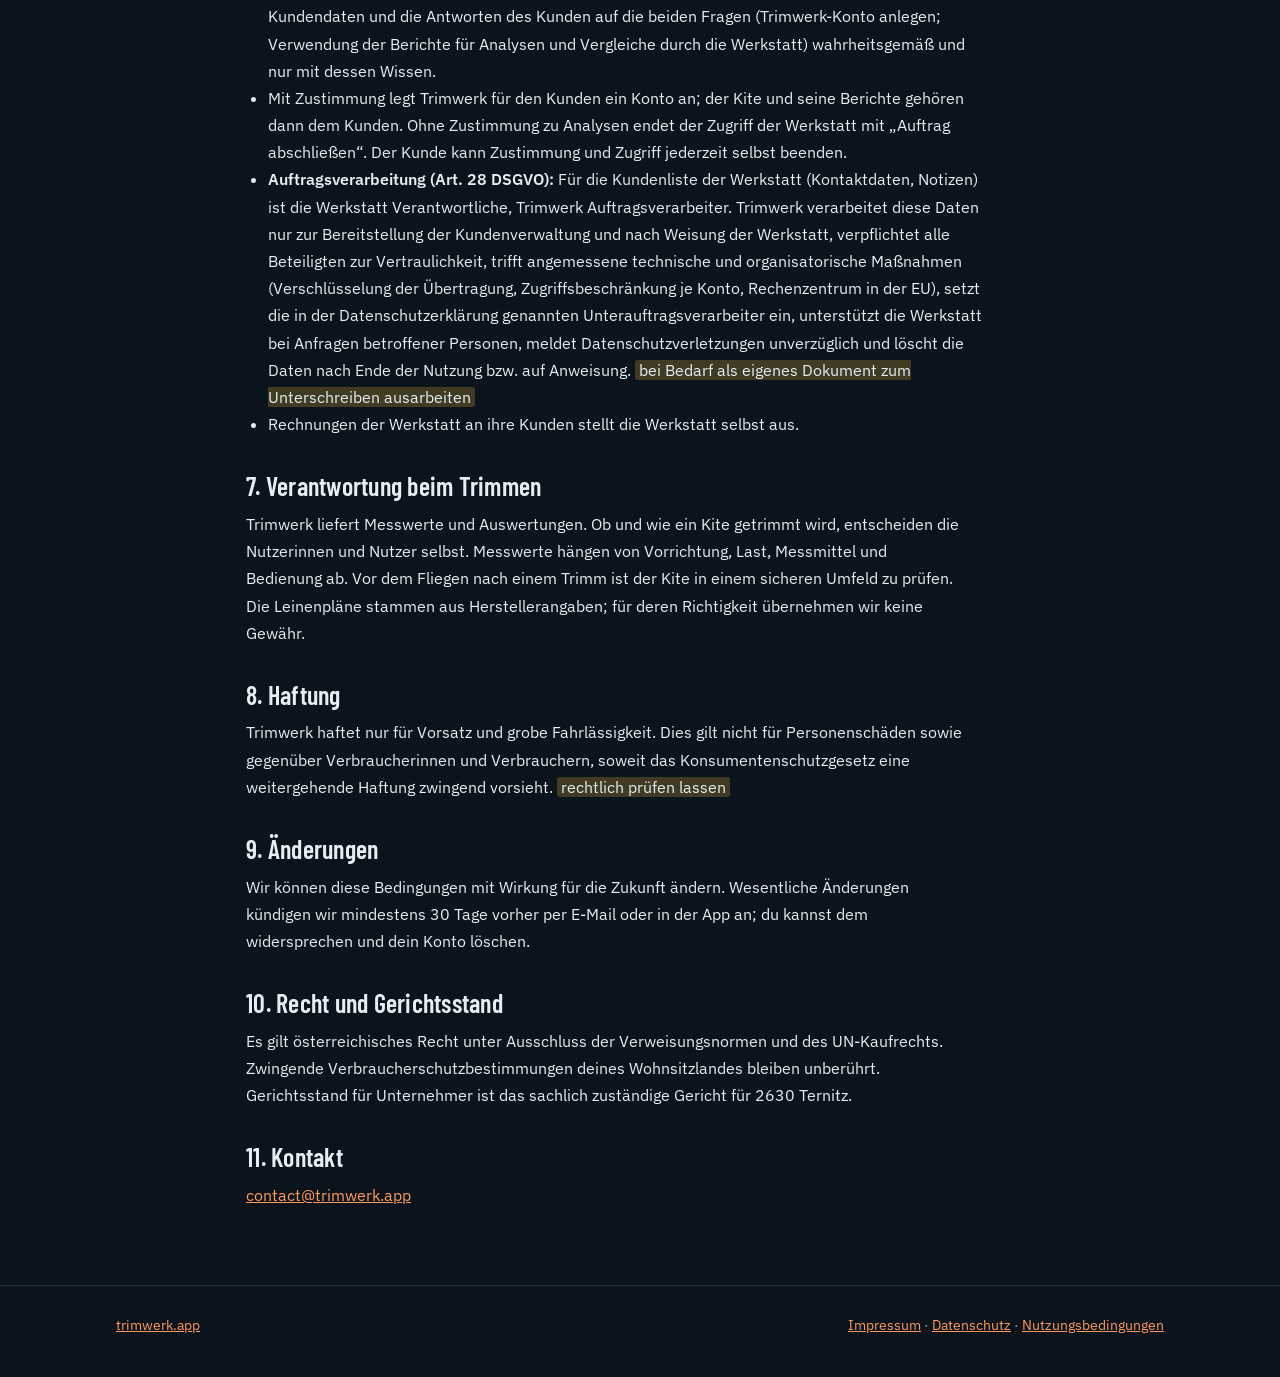
==== commit 57a6d241: "Downloads-Bereich: 3D-Druck-Dateien mit 3D-Vorschau, Druckanleitung, Community-Upload und Freigabe; " ====
--- a/agb/index.html
+++ b/agb/index.html
@@ -62,6 +62,9 @@
   <h2>4. Deine Daten und Inhalte</h2>
   <p>Messwerte, Berichte, Fotos und Logbuch-Einträge gehören dir. Du räumst Trimwerk nur die Rechte ein, die zum Betrieb der Plattform nötig sind (Speichern, Anzeigen, Erstellen von Berichten und – nach deiner Freigabe – Anzeigen für andere). Für hochgeladene Inhalte (z. B. Fotos) bist du verantwortlich.</p>
 
+  <h3>Downloads und Community-Projekte</h3>
+  <p>Die Dateien im Bereich „Downloads“ stehen angemeldeten Mitgliedern kostenlos zur Verfügung, jeweils unter der angegebenen Lizenz (für Trimwerk-Teile CC BY-NC-SA 4.0: privat nachbauen und verändern ja, verkaufen nein). Wer eigene Projekte hochlädt, bestätigt, die Dateien selbst erstellt zu haben oder teilen zu dürfen, und stellt sie unter der gewählten Lizenz den anderen Mitgliedern zur Verfügung. Trimwerk prüft eingereichte Projekte vor der Veröffentlichung und kann sie ohne Angabe von Gründen ablehnen oder entfernen. Nachbau und Verwendung erfolgen auf eigene Verantwortung.</p>
+
   <h2>5. Freigaben</h2>
   <p>Freigaben an Freunde, an alle Mitglieder oder per Käufer-Link erfolgen freiwillig und lassen sich jederzeit zurücknehmen. Was Dritte während einer Freigabe gesehen, kopiert oder gespeichert haben, können wir nicht zurückholen.</p>
 
